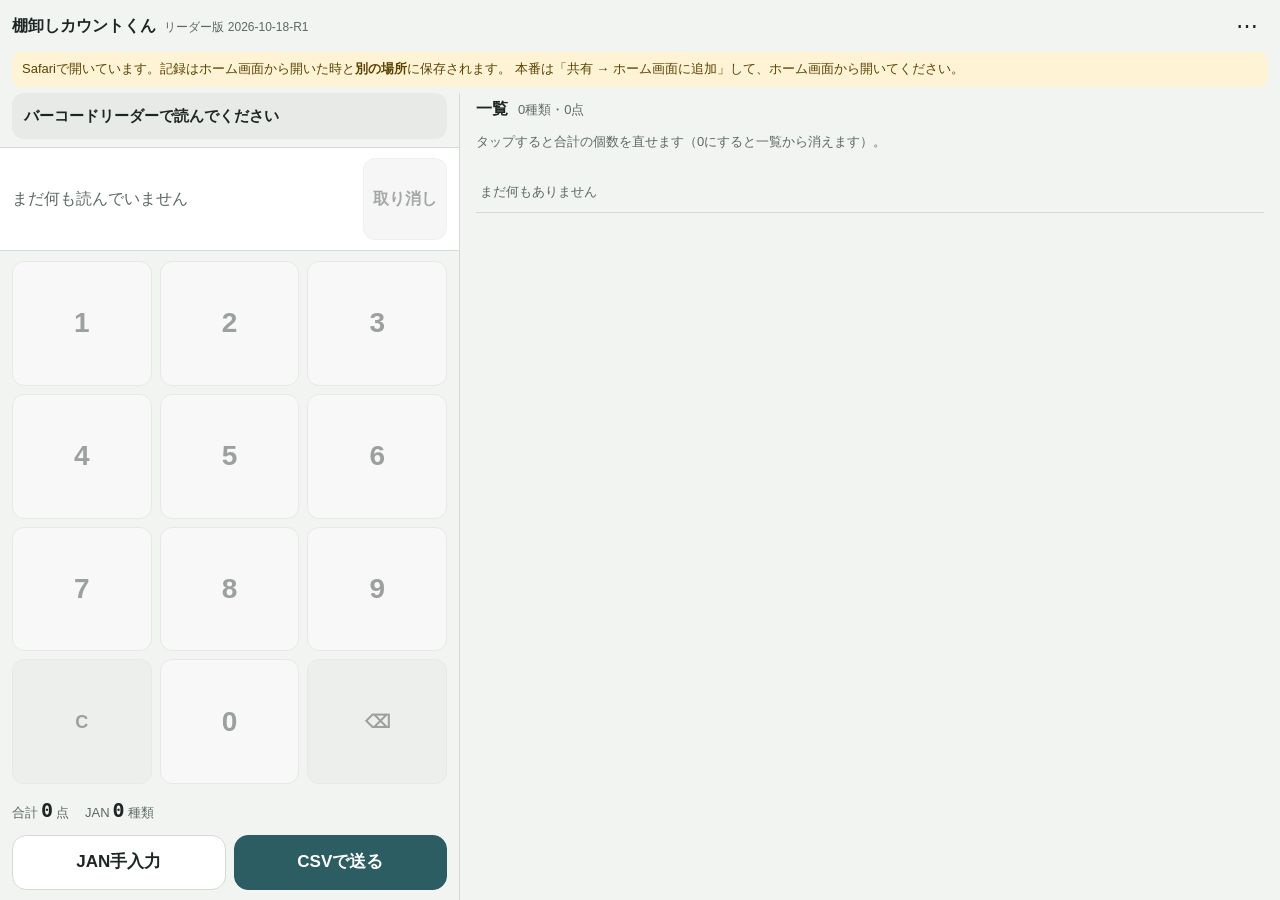
==== reader/index.html @ 86d46a7e "リーダー版（2026-10-18-R1）を追加" ====
<!doctype html>
<html lang="ja">
<head>
<meta charset="utf-8">
<!-- 外への通信を禁止する（読んだデータが外に出ないことを仕組みで保証する）。同じサイトの部品だけ使う -->
<meta http-equiv="Content-Security-Policy" content="default-src 'none'; script-src 'self'; connect-src 'self'; style-src 'self'; img-src 'self' blob: data:; manifest-src 'self'; base-uri 'none'; form-action 'none'">
<meta name="referrer" content="no-referrer">
<meta name="viewport" content="width=device-width, initial-scale=1, viewport-fit=cover, user-scalable=no">
<meta name="color-scheme" content="light dark">
<meta name="apple-mobile-web-app-capable" content="yes">
<meta name="mobile-web-app-capable" content="yes">
<meta name="apple-mobile-web-app-status-bar-style" content="black-translucent">
<meta name="apple-mobile-web-app-title" content="棚卸しリーダー">
<link rel="apple-touch-icon" href="icon-180.png">
<link rel="manifest" href="manifest.webmanifest">
<title>棚卸しカウントくん</title>
<link rel="stylesheet" href="style.css">
</head>
<body>
<div id="app">

  <header class="bar">
    <div class="title">棚卸しカウントくん <span class="ver">リーダー版 <span id="verLabel"></span></span></div>
    <button id="menuBtn" class="icon-btn" aria-label="メニュー">⋯</button>
  </header>

  <div id="safariNotice" class="notice" hidden>
    Safariで開いています。記録はホーム画面から開いた時と<b>別の場所</b>に保存されます。
    本番は「共有 → ホーム画面に追加」して、ホーム画面から開いてください。
  </div>

  <main class="layout">
    <div class="col-main">

      <!-- 読み取りの状態（読めたら光る） -->
      <section class="status" id="statusBox">
        <div class="flash" id="flash"></div>
        <div class="status-text" id="statusText">バーコードリーダーで読んでください</div>
      </section>

      <!-- 直前に読んだ商品と、その回の個数 -->
      <section class="last" id="lastBox">
        <div class="last-empty" id="lastEmpty">まだ何も読んでいません</div>
        <div class="last-body" id="lastBody" hidden>
          <div class="last-jan mono" id="lastJan"></div>
          <div class="last-row">
            <div class="qty-box" id="qtyBox">
              <span class="lbl">この回</span>
              <span class="num mono" id="lastQty"></span>
              <span class="lbl">個</span>
            </div>
            <div class="last-total"><span class="lbl">このJANの合計</span><span class="num mono" id="lastTotal"></span></div>
          </div>
          <div class="lbl" id="qtyHint"></div>
        </div>
        <button class="undo-btn" id="undoBtn" disabled>取り消し</button>
      </section>

      <!-- 個数を打つ数字キー（いつも出しておく） -->
      <section class="keypad" id="keypad"></section>

      <section class="stats">
        <div><span class="lbl">合計</span><span class="num mono" id="sumPieces">0</span><span class="lbl">点</span></div>
        <div><span class="lbl">JAN</span><span class="num mono" id="sumKinds">0</span><span class="lbl">種類</span></div>
      </section>

      <nav class="actions">
        <button id="manualBtn" class="act-btn">JAN手入力</button>
        <button id="listBtn" class="act-btn only-narrow">一覧</button>
        <button id="sendBtn" class="act-btn primary">CSVで送る</button>
      </nav>
    </div>

    <!-- 広い画面（iPad）では一覧を横に出しておく -->
    <aside class="col-side" id="sidePanel">
      <div class="side-head"><b>一覧</b><span class="lbl" id="sideSum"></span></div>
      <p class="lbl">タップすると合計の個数を直せます（0にすると一覧から消えます）。</p>
      <ol class="list" id="sideList"></ol>
    </aside>
  </main>
</div>

<!-- 数字キー（JANの手入力・一覧の修正用） -->
<div class="sheet" id="padSheet" hidden>
  <div class="sheet-card">
    <div class="pad-title" id="padTitle"></div>
    <div class="pad-sub mono" id="padSub"></div>
    <div class="pad-display mono" id="padDisplay"></div>
    <div class="pad-err" id="padErr"></div>
    <div class="pad-grid" id="padGrid"></div>
    <div class="pad-foot">
      <button class="act-btn" id="padCancel">やめる</button>
      <button class="act-btn primary" id="padOk">決定</button>
    </div>
  </div>
</div>

<!-- 一覧（狭い画面用） -->
<div class="sheet" id="listSheet" hidden>
  <div class="sheet-card tall">
    <div class="sheet-head"><b>一覧</b><span class="lbl" id="listSum"></span><button class="icon-btn" id="listClose" aria-label="閉じる">✕</button></div>
    <p class="lbl">タップすると合計の個数を直せます（0にすると一覧から消えます）。</p>
    <ol class="list" id="listBody"></ol>
  </div>
</div>

<!-- 送る -->
<div class="sheet" id="sendSheet" hidden>
  <div class="sheet-card">
    <div class="sheet-head"><b>送る</b><button class="icon-btn" id="sendClose" aria-label="閉じる">✕</button></div>
    <p class="lbl" id="sendSum"></p>
    <button class="big-btn wide" id="fileBtn">CSVを書き出す</button>
    <p class="lbl">「JAN,数量」の2列のCSVファイルを作って、共有からTeams・Slack・「ファイル」・AirDropへ送ります。</p>
    <button class="big-btn wide ghost" id="copyBtn">コピー（Excelに貼る用）</button>
    <p class="lbl">「JAN（タブ）数量」の形でコピーします。</p>
    <p class="done" id="sendDone"></p>
  </div>
</div>

<!-- メニュー -->
<div class="sheet" id="menuSheet" hidden>
  <div class="sheet-card">
    <div class="sheet-head"><b>メニュー</b><button class="icon-btn" id="menuClose" aria-label="閉じる">✕</button></div>
    <button class="big-btn wide ghost" id="newBtn">新しい棚卸しを始める</button>
    <p class="lbl">今の記録を消します。送っていない時は確認が出ます。</p>
    <div class="menu-info" id="menuInfo"></div>
    <p class="lbl">バーコードリーダーは、読んだ後に<b>Enter</b>を送る設定にしてください。</p>
    <p class="lbl">棚卸しの間は、「設定 → 画面表示と明るさ → 自動ロック」を「なし」にしておくと安心です。</p>
  </div>
</div>

<script src="core.js"></script>
<script src="app.js"></script>
</body>
</html>
---- reader/style.css ----
:root{
  --paper:#F2F4F2;
  --surface:#FFFFFF;
  --sunken:#E7EAE7;
  --ink:#1D2624;
  --ink-soft:#5B6864;
  --line:#D6DAD6;
  --accent:#2B5D63;
  --accent-ink:#FFFFFF;
  --accent-soft:#DCEAE9;
  --ok:#2E8B57;
  --danger:#B3492F;
}
@media (prefers-color-scheme: dark){
  :root{
    --paper:#171C1B;
    --surface:#212826;
    --sunken:#1B211F;
    --ink:#ECEFED;
    --ink-soft:#A6B1AD;
    --line:#34403D;
    --accent:#5FA3A9;
    --accent-ink:#0E1413;
    --accent-soft:#223634;
  }
}
*{ box-sizing:border-box; -webkit-tap-highlight-color:transparent; }
html,body{ margin:0; height:100%; background:var(--paper); color:var(--ink); }
body{
  font-family:-apple-system, "Hiragino Sans", "Hiragino Kaku Gothic ProN", "Yu Gothic", sans-serif;
  font-size:16px; line-height:1.45;
  -webkit-user-select:none; user-select:none;
  overscroll-behavior:none;
}
button{ font:inherit; color:inherit; cursor:pointer; touch-action:manipulation; }
.mono{ font-family:ui-monospace, "SF Mono", Menlo, monospace; font-variant-numeric:tabular-nums; }
.lbl{ color:var(--ink-soft); font-size:13px; }
[hidden]{ display:none !important; }


#app{
  display:flex; flex-direction:column; height:100dvh;
  padding:env(safe-area-inset-top) 0 env(safe-area-inset-bottom);
}

.bar{ display:flex; align-items:center; justify-content:space-between; padding:6px 12px; }
.title{ font-weight:700; }
.ver{ font-weight:400; font-size:12px; color:var(--ink-soft); margin-left:4px; }
.icon-btn{ border:0; background:transparent; font-size:22px; padding:4px 10px; border-radius:10px; }

.notice{ margin:0 12px 6px; padding:8px 10px; border-radius:10px; background:#FFF3D6; color:#5A4200; font-size:13px; }
@media (prefers-color-scheme: dark){ .notice{ background:#3A3014; color:#F2DDA4; } }

/* 全体の並び：狭い画面は1列、広い画面（iPad）は2列 */
.layout{ flex:1; min-height:0; display:flex; }
.col-main{ flex:1; min-width:0; display:flex; flex-direction:column; }
.col-side{ display:none; }
@media (min-width:700px){
  .col-main{ flex:0 0 min(460px, 52%); border-right:1px solid var(--line); }
  .col-side{ display:flex; flex-direction:column; flex:1; min-width:0; padding:4px 16px 12px; }
  .only-narrow{ display:none; }
}
.side-head{ display:flex; align-items:baseline; gap:10px; }

/* 読み取りの状態 */
.status{ position:relative; overflow:hidden; margin:0 12px 8px; padding:10px 12px; border-radius:12px; background:var(--sunken); min-height:46px; display:flex; align-items:center; }
.status-text{ position:relative; font-size:15px; font-weight:600; }
.status.ok .status-text{ color:var(--ok); }
.status.bad .status-text{ color:var(--danger); }
.flash{ position:absolute; inset:0; background:#4CE08A; opacity:0; pointer-events:none; }
.flash.on{ animation:flash .35s ease-out; }
.flash.same{ background:#6FB7FF; }
.flash.bad{ background:#FF7A5C; }
@keyframes flash{ from{ opacity:.6; } to{ opacity:0; } }

/* 直前の1回 */
.last{ display:flex; align-items:stretch; gap:10px; padding:10px 12px; background:var(--surface); border-top:1px solid var(--line); border-bottom:1px solid var(--line); min-height:104px; }
.last-empty{ flex:1; align-self:center; color:var(--ink-soft); }
.last-body{ flex:1; min-width:0; }
.last-jan{ font-size:22px; font-weight:600; letter-spacing:.02em; }
.last-row{ display:flex; align-items:center; gap:14px; margin-top:4px; flex-wrap:wrap; }
.qty-box{ display:flex; white-space:nowrap; align-items:baseline; gap:4px; border:2px solid var(--accent); background:var(--accent-soft); border-radius:12px; padding:2px 12px; min-width:120px; }
.qty-box .num{ font-size:30px; font-weight:700; min-width:2ch; text-align:right; }
.qty-box.typing{ border-color:#E08A1E; background:#FFF0D9; }
@media (prefers-color-scheme: dark){ .qty-box.typing{ background:#3A2A12; } }
.last-total .num{ font-size:22px; font-weight:700; margin-left:6px; }
#qtyHint{ margin-top:2px; min-height:1.3em; }
.undo-btn{ flex:0 0 84px; border:1px solid var(--line); background:var(--sunken); border-radius:12px; font-weight:700; }
.undo-btn:disabled{ opacity:.4; }

/* いつも出しておく数字キー */
.keypad{ flex:1; min-height:200px; display:grid; grid-template-columns:repeat(3,1fr); grid-auto-rows:1fr; gap:8px; padding:10px 12px; }
.keypad button{ border:1px solid var(--line); background:var(--surface); border-radius:12px; font-size:28px; font-weight:600; }
.keypad button:active{ background:var(--accent-soft); }
.keypad button.sub{ font-size:18px; background:var(--sunken); }
.keypad:has(button:disabled) button{ opacity:.4; }

.stats{ display:flex; align-items:center; gap:16px; padding:2px 12px 6px; }
.stats .num{ font-size:20px; font-weight:700; margin:0 3px; }

.actions{ display:flex; gap:8px; padding:4px 12px 10px; }
.act-btn{ flex:1; border:1px solid var(--line); background:var(--surface); border-radius:14px; padding:14px 0; font-weight:700; font-size:17px; }
.act-btn.primary{ background:var(--accent); color:var(--accent-ink); border-color:var(--accent); }
.big-btn{ border:0; border-radius:14px; padding:14px 22px; font-weight:700; font-size:18px; background:var(--accent); color:var(--accent-ink); }
.big-btn.wide{ width:100%; margin-top:8px; }
.big-btn.ghost{ background:var(--sunken); color:var(--ink); border:1px solid var(--line); }

/* 下から出るシート（広い画面では真ん中に出す） */
.sheet{ position:fixed; inset:0; background:rgba(0,0,0,.45); display:flex; align-items:flex-end; justify-content:center; z-index:10; }
.sheet-card{
  width:100%; max-height:92dvh; overflow:auto; background:var(--surface);
  border-radius:18px 18px 0 0; padding:14px 14px calc(14px + env(safe-area-inset-bottom));
}
@media (min-width:700px){
  .sheet{ align-items:center; }
  .sheet-card{ max-width:480px; border-radius:18px; }
}
.sheet-card.tall{ height:88dvh; display:flex; flex-direction:column; }
.sheet-head{ display:flex; align-items:center; gap:10px; }
.sheet-head .icon-btn{ margin-left:auto; }
.done{ color:var(--ok); font-weight:700; min-height:1.4em; }
.menu-info{ margin-top:12px; font-size:13px; color:var(--ink-soft); white-space:pre-line; }

.pad-title{ font-weight:700; }
.pad-sub{ color:var(--ink-soft); font-size:14px; min-height:1.2em; }
.pad-display{ font-size:34px; font-weight:700; text-align:right; padding:6px 10px; margin:6px 0 2px; background:var(--sunken); border-radius:10px; min-height:56px; letter-spacing:.03em; }
.pad-err{ color:var(--danger); font-size:13px; min-height:1.3em; }
.pad-grid{ display:grid; grid-template-columns:repeat(3,1fr); gap:8px; }
.pad-grid button{ border:1px solid var(--line); background:var(--paper); border-radius:12px; padding:14px 0; font-size:24px; font-weight:600; }
.pad-foot{ display:flex; gap:8px; margin-top:10px; }

.list{ list-style:none; margin:8px 0 0; padding:0; overflow:auto; flex:1; }
.list li{ display:flex; align-items:center; justify-content:space-between; padding:10px 4px; border-bottom:1px solid var(--line); }
.list li .jan{ font-size:17px; }
.list li .q{ font-size:20px; font-weight:700; }
.list li.latest{ background:var(--accent-soft); }
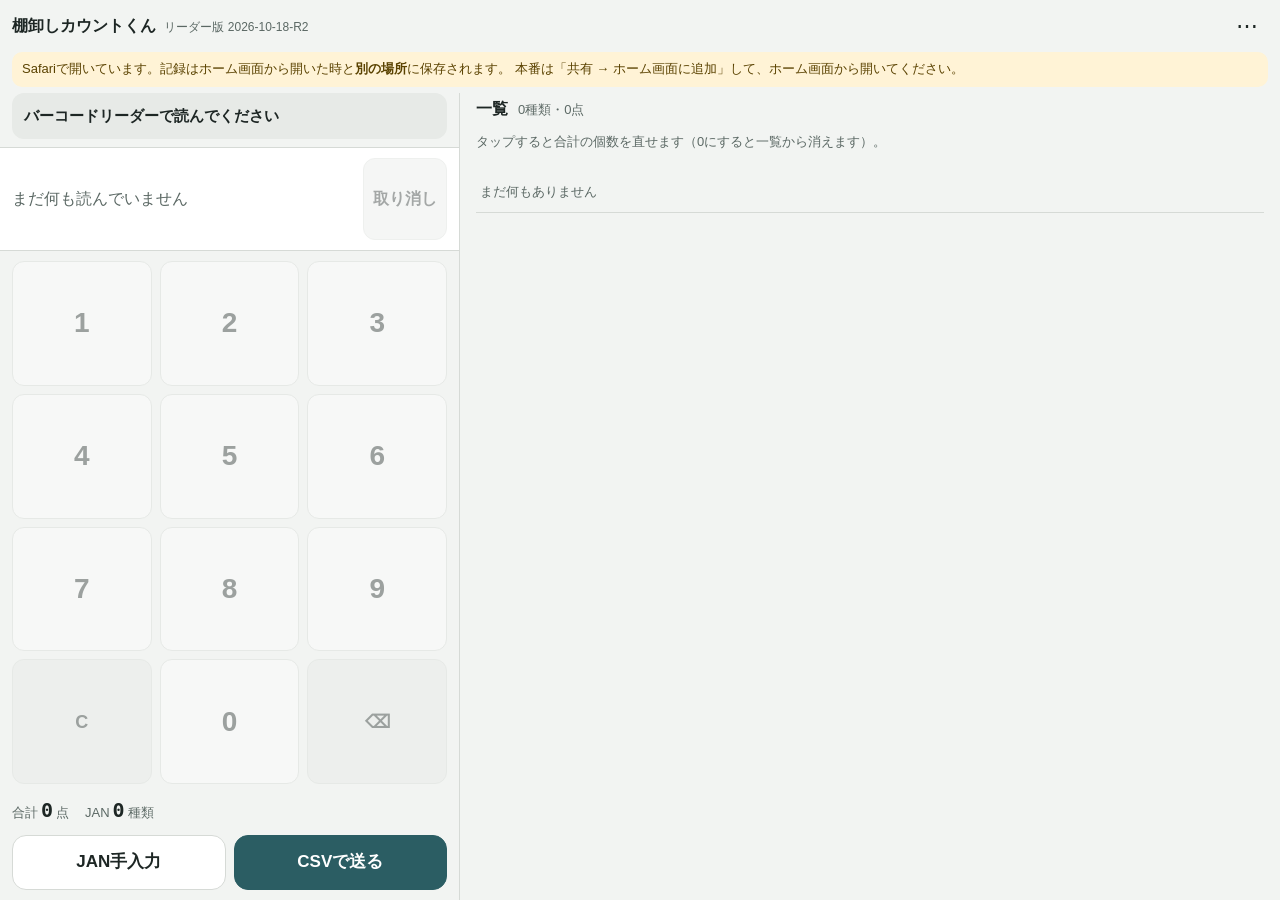
==== commit 13ceb0aa: "リーダー版 2026-10-18-R2：商品マスタの読み込みと商品名表示" ====
--- a/reader/index.html
+++ b/reader/index.html
@@ -43,6 +43,7 @@
         <div class="last-empty" id="lastEmpty">まだ何も読んでいません</div>
         <div class="last-body" id="lastBody" hidden>
           <div class="last-jan mono" id="lastJan"></div>
+          <div class="last-name" id="lastName"></div>
           <div class="last-row">
             <div class="qty-box" id="qtyBox">
               <span class="lbl">この回</span>
@@ -109,10 +110,11 @@
   <div class="sheet-card">
     <div class="sheet-head"><b>送る</b><button class="icon-btn" id="sendClose" aria-label="閉じる">✕</button></div>
     <p class="lbl" id="sendSum"></p>
+    <p class="master-info" id="sendMaster"></p>
     <button class="big-btn wide" id="fileBtn">CSVを書き出す</button>
-    <p class="lbl">「JAN,数量」の2列のCSVファイルを作って、共有からTeams・Slack・「ファイル」・AirDropへ送ります。</p>
+    <p class="lbl">「JAN,商品名,数量」の3列のCSVファイルを作って、共有からTeams・Slack・「ファイル」・AirDropへ送ります。</p>
     <button class="big-btn wide ghost" id="copyBtn">コピー（Excelに貼る用）</button>
-    <p class="lbl">「JAN（タブ）数量」の形でコピーします。</p>
+    <p class="lbl">「JAN（タブ）商品名（タブ）数量」の形でコピーします。</p>
     <p class="done" id="sendDone"></p>
   </div>
 </div>
@@ -121,8 +123,12 @@
 <div class="sheet" id="menuSheet" hidden>
   <div class="sheet-card">
     <div class="sheet-head"><b>メニュー</b><button class="icon-btn" id="menuClose" aria-label="閉じる">✕</button></div>
+    <button class="big-btn wide" id="masterBtn">商品マスタを読み込む</button>
+    <input type="file" id="masterFile" accept=".csv,text/csv" hidden>
+    <p class="master-info" id="menuMaster"></p>
+    <p class="lbl">おおさかが作った「商品マスタ_….csv」を選びます。読んだJANの商品名が出るようになります。</p>
     <button class="big-btn wide ghost" id="newBtn">新しい棚卸しを始める</button>
-    <p class="lbl">今の記録を消します。送っていない時は確認が出ます。</p>
+    <p class="lbl">今の記録を消します（商品マスタは消えません）。送っていない時は確認が出ます。</p>
     <div class="menu-info" id="menuInfo"></div>
     <p class="lbl">バーコードリーダーは、読んだ後に<b>Enter</b>を送る設定にしてください。</p>
     <p class="lbl">棚卸しの間は、「設定 → 画面表示と明るさ → 自動ロック」を「なし」にしておくと安心です。</p>
--- a/reader/style.css
+++ b/reader/style.css
@@ -134,3 +134,13 @@
 .list li .jan{ font-size:17px; }
 .list li .q{ font-size:20px; font-weight:700; }
 .list li.latest{ background:var(--accent-soft); }
+
+/* 商品名・商品マスタ */
+.last-name{ font-size:15px; font-weight:600; line-height:1.35; margin-top:2px; display:-webkit-box; -webkit-line-clamp:2; -webkit-box-orient:vertical; overflow:hidden; }
+.unknown{ color:#C25E00; }
+@media (prefers-color-scheme: dark){ .unknown{ color:#FFB25C; } }
+.list li .item{ min-width:0; flex:1; margin-right:10px; }
+.list li .nm{ font-size:13px; color:var(--ink-soft); white-space:nowrap; overflow:hidden; text-overflow:ellipsis; }
+.list li .nm.unknown{ color:#C25E00; font-weight:600; }
+.master-info{ margin:8px 0 0; font-size:13px; white-space:pre-line; }
+.master-info.warn{ color:#C25E00; font-weight:600; }
